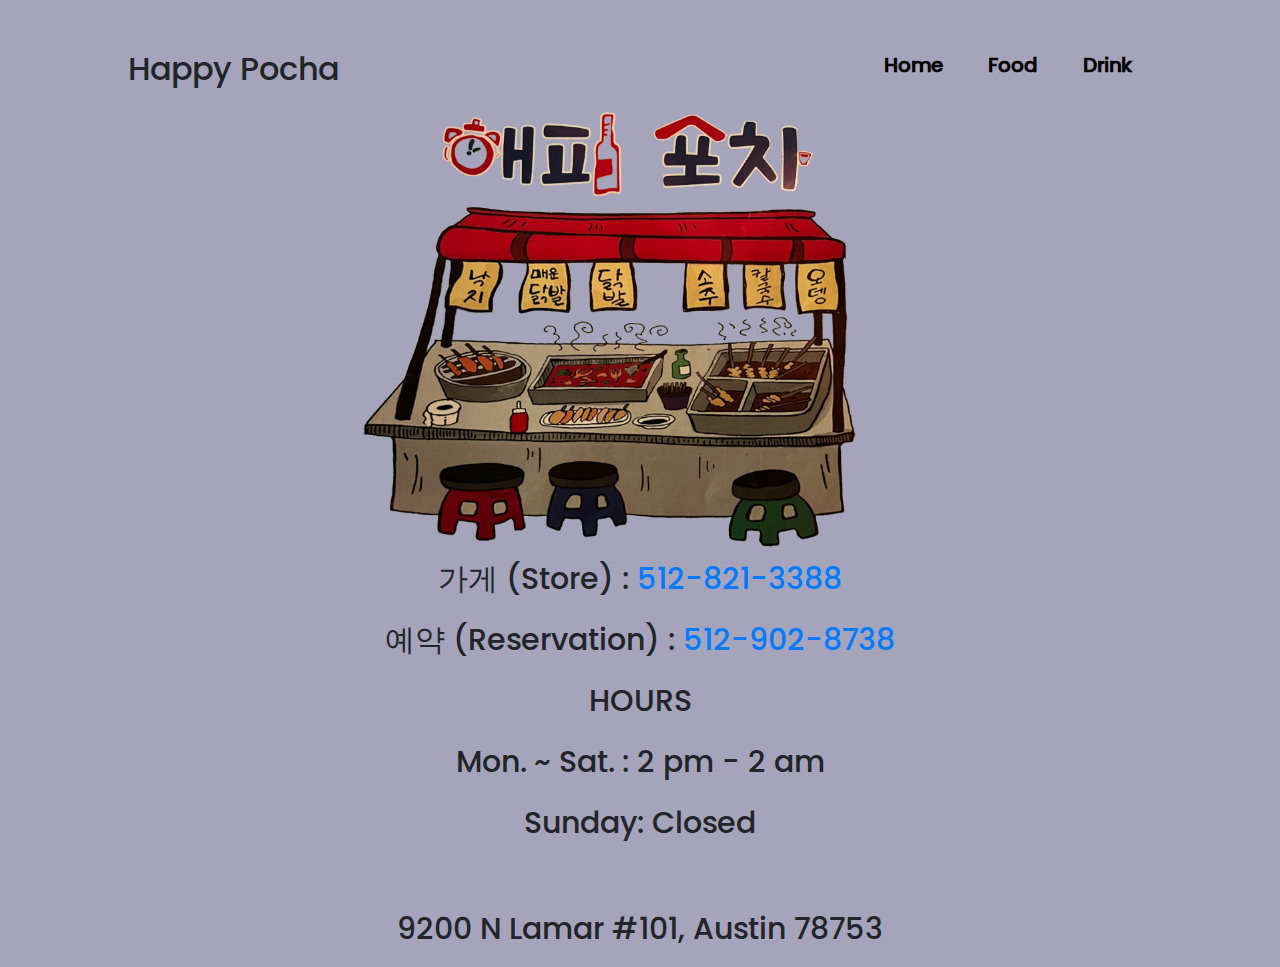
==== index.html @ 3b27d2e5 "devops time" ====
<!DOCTYPE html>
<html lang="en">
  <head>
    <!-- Required meta tags -->
    <meta charset="utf-8">
    <link rel="shortcut icon" href="static/happy.ico">
    <meta name="viewport" content="width=device-width, initial-scale=1, shrink-to-fit=no">
    <link rel="canonical" href="https://www.happypocha.com">
    <meta property="og:site_name" content="HAPPY POCHA">
    <meta property="og:title" content="HAPPY POCHA">
    <meta property="og:url" content="https://www.happypocha.com">
    <meta property="og:type" content="website">
    <meta property="og:description" content="Happy Pocha delivers authentic Korean pub fare that is sure to leave you smiling. 9200 N Lamar #101, Austin 78753">
    <meta property="og:image" content="http://static1.squarespace.com/static/5cdb2515fb22a5547c1b22df/t/5ce8062171c10b02626051b7/1558709795899/oseyo-cream-02-01.png?format=1500w">
    <meta property="og:image:width" content="1500">
    <meta property="og:image:height" content="402">
    <meta itemprop="name" content="HAPPY POCHA">
    <meta itemprop="url" content="https://www.happypocha.com">
    <meta itemprop="description" content="Happy Pocha delivers authentic Korean pub fare that is sure to leave you smiling. 9200 N Lamar #101, Austin 78753">
    <link rel="stylesheet" href="index.css">
    <!-- Bootstrap CSS -->
    <link rel="stylesheet" href="https://stackpath.bootstrapcdn.com/bootstrap/4.3.1/css/bootstrap.min.css" integrity="sha384-ggOyR0iXCbMQv3Xipma34MD+dH/1fQ784/j6cY/iJTQUOhcWr7x9JvoRxT2MZw1T" crossorigin="anonymous">

    <title>Happy Pocha Korean Pub</title>
  </head>

<body>    

<div class="top-nav">
  <nav class="happy-nav">
    <h2 class="logo">Happy&nbsp;<span>Pocha</span></h2>
    <a class = "nav-flex">
      <ul align="center">
        <li><a href="index.html">Home</a></li>
        <li><a href="food.html">Food</a></li>
        <li><a href="drink.html">Drink</a></li>
      </ul>
    </a>
  </nav>
</div>

<img class="happy-img" src="static/splash-desktop.png" alt="Pocha">
</img>

<div class="splash-about">
  <p align="center">가게 (Store) : <a href="tel:+15128213388">512-821-3388</a></p>
  <p align="center">예약 (Reservation) : <a href="tel:+15129028738">512-902-8738</a></p>
  <p align="center">HOURS</p>
  <p align="center">Mon. ~ Sat. : 2 pm - 2 am</p>
  <p align="center">Sunday: Closed</p><br>
  <p align="center">9200 N Lamar #101, Austin 78753</p>
</div>
</body>
</html>
---- index.css ----
@font-face {
     font-family: poppins-medium;
     src: url('static/Poppins-Medium.ttf');
}
 * {
     margin: 0;
     padding: 0;
     box-sizing: border-box;
     font-family: poppins-medium;
     background-color: #a6a4bb;
}

h1 {
  color: white;
  text-shadow: 0 0 3px black, 0 0 1px black;     
  text-align: center;
}


.happy-img {
     height: auto;
     width: 100%;
     background-size: cover;
     background-position: center;
     align:center;
}

.top-nav {
     font-size: 20px;
     height: auto;
}

.splash-about {
     font-size: 30px;
     height: auto;
     background-color: #a6a4bb;
}

.happy-nav {
     display: flex;
     align-items: center;
     justify-content: space-between;
     padding-top: 40px;
     padding-left: 10%;
     padding-right: 10%;
}

.nav-flex-row {
     display: flex;
     flex-direction: row;
     justify-content: center;
     position: absolute;
     z-index: 100;
     left: 0;
     width: 100%;
     height: 100px;
     padding: 0;
}

.nav-flex-row li {
     text-decoration: none;
     list-style-type: none;
     padding: 20px 15px;
}
.nav-flex-row li a {
     color: #ffffff;
     font-size: 1.5em;
     text-transform: uppercase;
}



h2 {
     font-color: black;
}
 nav a {
     color: black;
}
 nav ul li{
     flex-direction: row;
     text-decoration: none;
     display: inline-block;
     padding: 10px 20px;
}

 nav ul li a{
     color: black;
     text-decoration: none;
     font-weight: bold;
}
 nav ul li a:hover{
     color: #ca1544;
     transition: .3s;
}

.menu-sep {
  border: none;
  height: 3px;
  background-color: #aa0016;
  margin: 20px 0;
  margin-left: 100px;
  margin-right: 100px;
}

@media screen and (max-width: 768px) {
    nav {
        flex-direction: column;
        align-items: flex-start;
        padding: 10;
    }
    
    nav a {
        display: block;
        width: 100%;
        border-bottom: none;
    }
    
    nav a:hover {
        font-color: red;
    }
    .nav-flex {
        display: none;
        position: absolute;
        top: 50px;
        right: 0;
        background-color: #333;
        width: 100%;
    }
    .nav-flex a {
        display: block;
        padding: 10px;
        color: #fff;
        font-size: 18px;
        text-align: center;
        border-bottom: 1px solid #666;
    }
    .nav-flex a:hover {
        background-color: #555;
    }
    .splash-about {
         font-size: 20px;
         height: auto;\
     }
    .show {
        display: block;
    }
    .happy-img {
        height: auto;
        overflow: hidden;
        width: 150%;
        margin: 0 -25%;
/*        background-size: cover;*/
        background-position: center;
        align:center;
    }
}
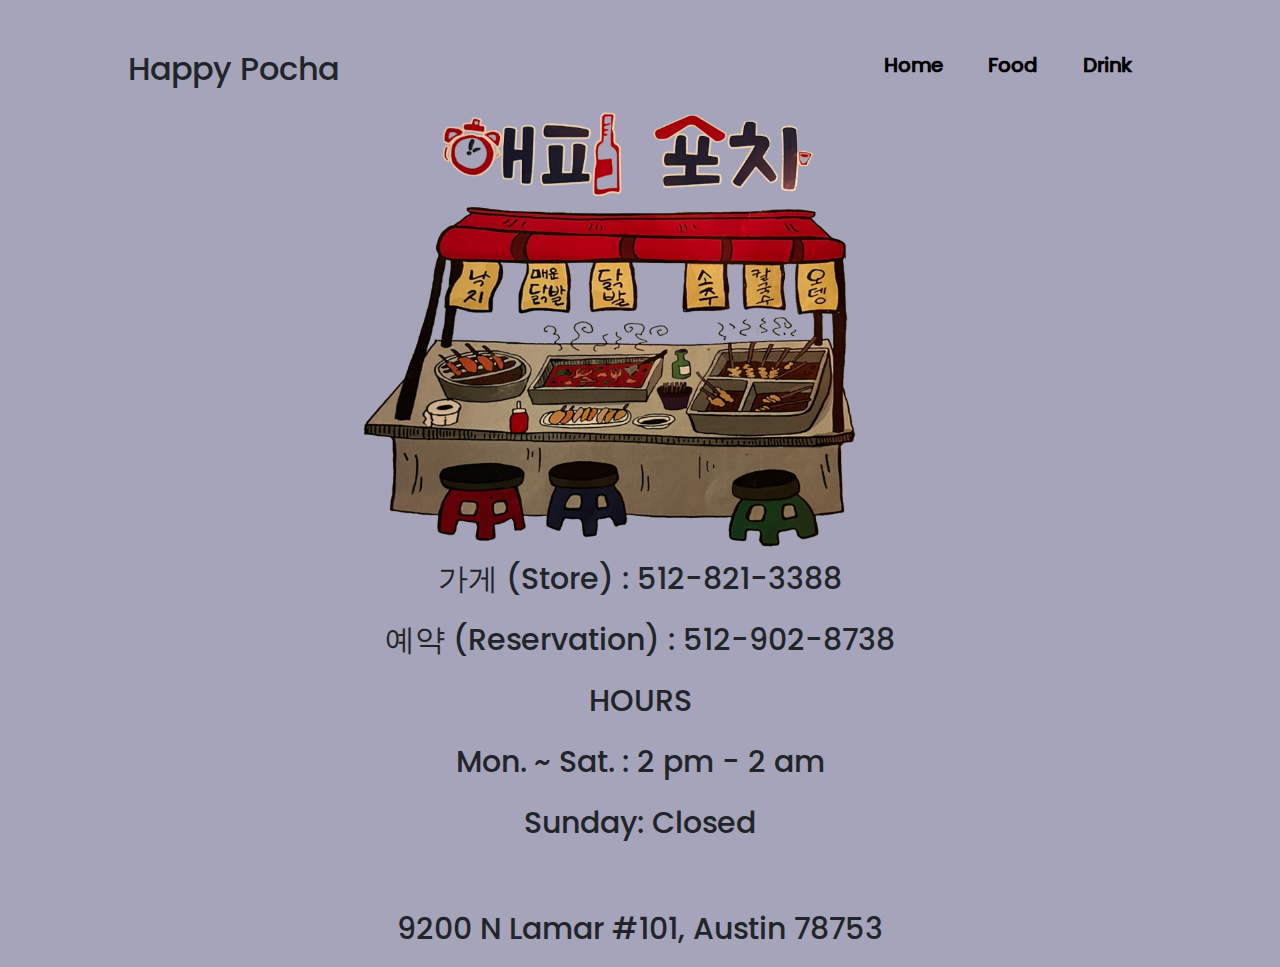
==== commit 72c1d40b: "fuck a blue link" ====
--- a/index.html
+++ b/index.html
@@ -11,16 +11,12 @@
     <meta property="og:url" content="https://www.happypocha.com">
     <meta property="og:type" content="website">
     <meta property="og:description" content="Happy Pocha delivers authentic Korean pub fare that is sure to leave you smiling. 9200 N Lamar #101, Austin 78753">
-    <meta property="og:image" content="http://static1.squarespace.com/static/5cdb2515fb22a5547c1b22df/t/5ce8062171c10b02626051b7/1558709795899/oseyo-cream-02-01.png?format=1500w">
-    <meta property="og:image:width" content="1500">
-    <meta property="og:image:height" content="402">
     <meta itemprop="name" content="HAPPY POCHA">
     <meta itemprop="url" content="https://www.happypocha.com">
     <meta itemprop="description" content="Happy Pocha delivers authentic Korean pub fare that is sure to leave you smiling. 9200 N Lamar #101, Austin 78753">
     <link rel="stylesheet" href="index.css">
     <!-- Bootstrap CSS -->
-    <link rel="stylesheet" href="https://stackpath.bootstrapcdn.com/bootstrap/4.3.1/css/bootstrap.min.css" integrity="sha384-ggOyR0iXCbMQv3Xipma34MD+dH/1fQ784/j6cY/iJTQUOhcWr7x9JvoRxT2MZw1T" crossorigin="anonymous">
-
+    <link rel="stylesheet" href="https://stackpath.bootstrapcdn.com/bootstrap/4.3.1/css/bootstrap.min.css" crossorigin="anonymous">
     <title>Happy Pocha Korean Pub</title>
   </head>
 
@@ -38,13 +34,12 @@
     </a>
   </nav>
 </div>
-
 <img class="happy-img" src="static/splash-desktop.png" alt="Pocha">
 </img>
 
 <div class="splash-about">
-  <p align="center">가게 (Store) : <a href="tel:+15128213388">512-821-3388</a></p>
-  <p align="center">예약 (Reservation) : <a href="tel:+15129028738">512-902-8738</a></p>
+  <p align="center">가게&nbsp;(Store)&nbsp;:&nbsp;<a class="number" href="tel:+15128213388">512-821-3388</a></p>
+  <p align="center">예약&nbsp;(Reservation)&nbsp;:&nbsp;<a class="number" href="tel:+15129028738">512-902-8738</a></p>
   <p align="center">HOURS</p>
   <p align="center">Mon. ~ Sat. : 2 pm - 2 am</p>
   <p align="center">Sunday: Closed</p><br>
--- a/index.css
+++ b/index.css
@@ -93,6 +93,10 @@
      transition: .3s;
 }
 
+.number {
+    text-decoration: none;
+    color: inherit;
+}
 .menu-sep {
   border: none;
   height: 3px;
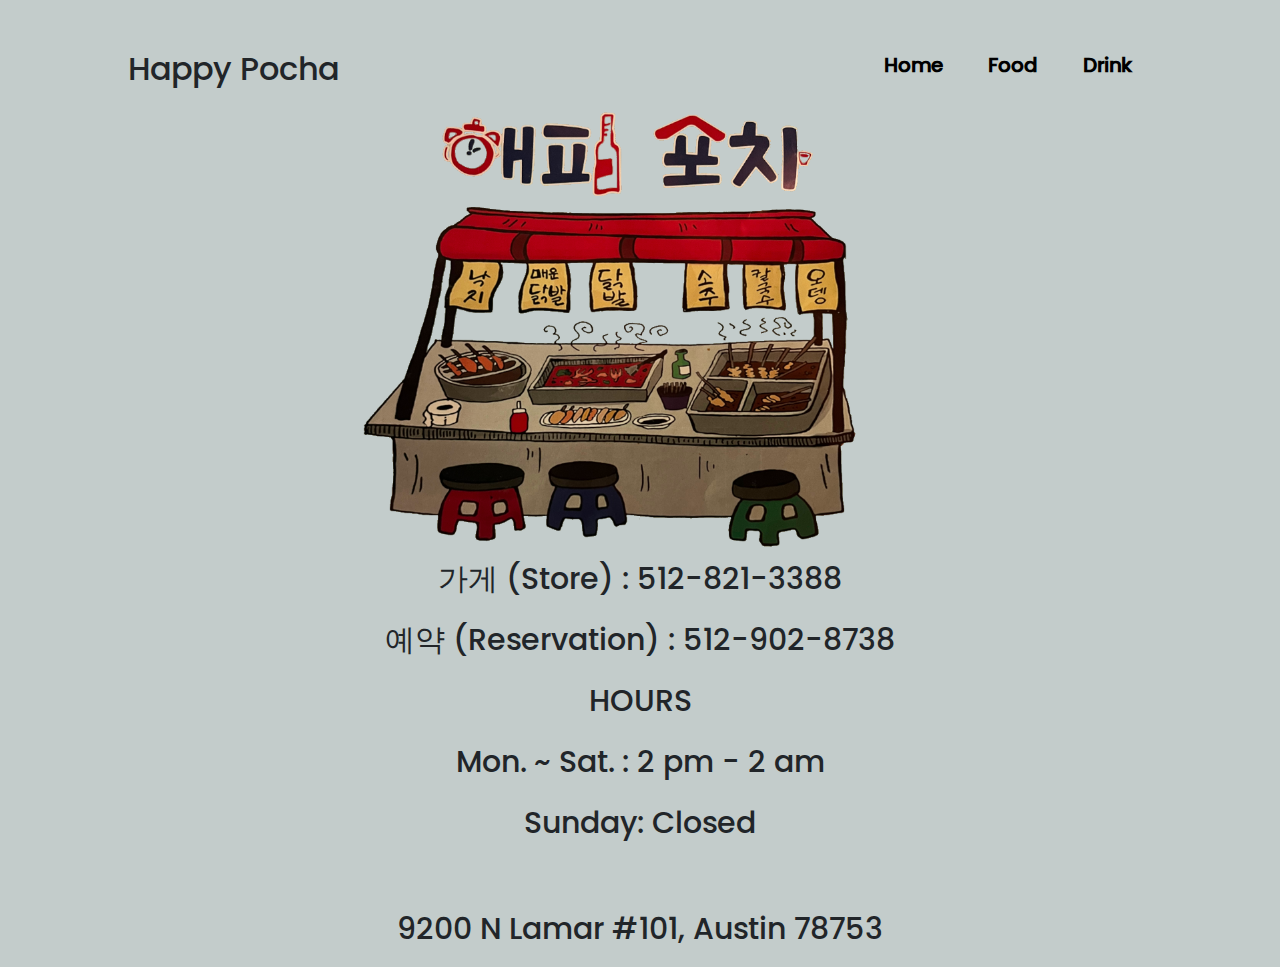
==== commit a96d740c: "almost broke it. css is finicky" ====
--- a/index.html
+++ b/index.html
@@ -24,7 +24,7 @@
 
 <div class="top-nav">
   <nav class="happy-nav">
-    <h2 class="logo">Happy&nbsp;<span>Pocha</span></h2>
+    <h2 >Happy&nbsp;<span>Pocha</span></h2>
     <a class = "nav-flex">
       <ul align="center">
         <li><a href="index.html">Home</a></li>
--- a/index.css
+++ b/index.css
@@ -7,7 +7,7 @@
      padding: 0;
      box-sizing: border-box;
      font-family: poppins-medium;
-     background-color: #a6a4bb;
+     background-color: #c3cccb;
 }
 
 h1 {
@@ -33,7 +33,7 @@
 .splash-about {
      font-size: 30px;
      height: auto;
-     background-color: #a6a4bb;
+     background-color: #c3cccb;
 }
 
 .happy-nav {
@@ -72,10 +72,13 @@
 
 h2 {
      font-color: black;
+     text-align: center;
 }
+
  nav a {
      color: black;
 }
+
  nav ul li{
      flex-direction: row;
      text-decoration: none;
@@ -97,6 +100,8 @@
     text-decoration: none;
     color: inherit;
 }
+
+
 .menu-sep {
   border: none;
   height: 3px;
@@ -143,7 +148,7 @@
     }
     .splash-about {
          font-size: 20px;
-         height: auto;\
+         height: auto;
      }
     .show {
         display: block;
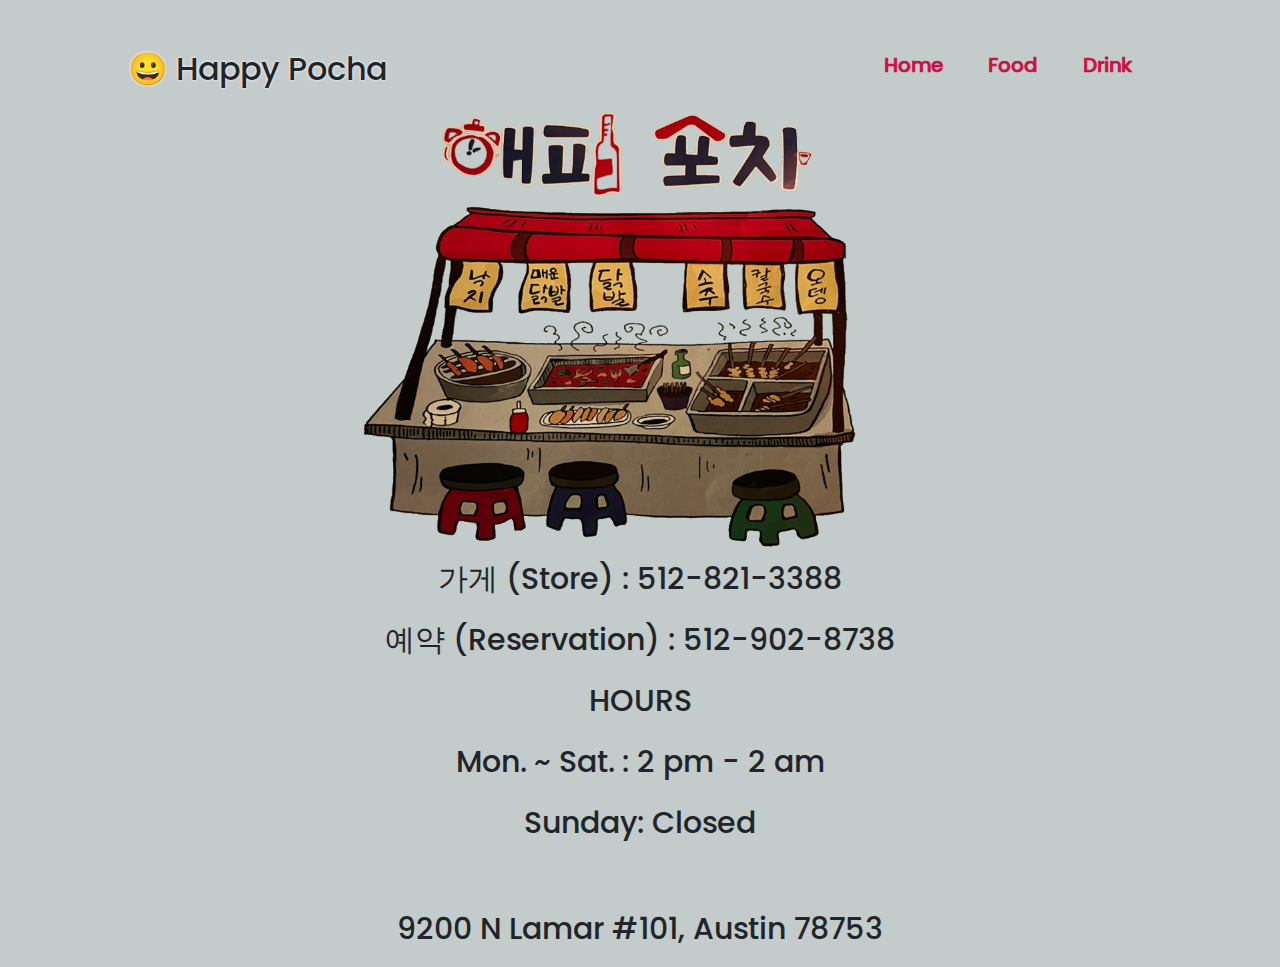
==== commit eba1cab5: "Hello Friday" ====
--- a/index.html
+++ b/index.html
@@ -24,9 +24,9 @@
 
 <div class="top-nav">
   <nav class="happy-nav">
-    <h2 >Happy&nbsp;<span>Pocha</span></h2>
+    <h2>😀&nbsp;Happy&nbsp;<span>Pocha</span></h2>
     <a class = "nav-flex">
-      <ul align="center">
+      <ul>
         <li><a href="index.html">Home</a></li>
         <li><a href="food.html">Food</a></li>
         <li><a href="drink.html">Drink</a></li>
--- a/index.css
+++ b/index.css
@@ -9,13 +9,6 @@
      font-family: poppins-medium;
      background-color: #c3cccb;
 }
-
-h1 {
-  color: white;
-  text-shadow: 0 0 3px black, 0 0 1px black;     
-  text-align: center;
-}
-
 
 .happy-img {
      height: auto;
@@ -62,37 +55,44 @@
      list-style-type: none;
      padding: 20px 15px;
 }
+
 .nav-flex-row li a {
      color: #ffffff;
      font-size: 1.5em;
      text-transform: uppercase;
 }
 
-
+h1 {
+  color: white;
+  text-shadow: 0 0 3px black, 0 0 1px black;     
+  text-align: center;
+}
 
 h2 {
-     font-color: black;
-     text-align: center;
+    font-color: black;
+    text-align: center;
+    text-shadow: 0 0 3px white, 0 0 1px white;     
 }
 
- nav a {
+nav a {
      color: black;
 }
 
- nav ul li{
+nav ul li{
      flex-direction: row;
      text-decoration: none;
      display: inline-block;
      padding: 10px 20px;
 }
 
- nav ul li a{
-     color: black;
+nav ul li a{
+     color: #ca1544;
      text-decoration: none;
      font-weight: bold;
 }
- nav ul li a:hover{
-     color: #ca1544;
+
+nav ul li a:hover{
+     color: white;
      transition: .3s;
 }
 
@@ -100,7 +100,6 @@
     text-decoration: none;
     color: inherit;
 }
-
 
 .menu-sep {
   border: none;
@@ -123,10 +122,11 @@
         width: 100%;
         border-bottom: none;
     }
-    
+
     nav a:hover {
         font-color: red;
     }
+
     .nav-flex {
         display: none;
         position: absolute;
@@ -135,6 +135,7 @@
         background-color: #333;
         width: 100%;
     }
+
     .nav-flex a {
         display: block;
         padding: 10px;
@@ -143,22 +144,25 @@
         text-align: center;
         border-bottom: 1px solid #666;
     }
+
     .nav-flex a:hover {
         background-color: #555;
     }
+
     .splash-about {
          font-size: 20px;
          height: auto;
      }
+
     .show {
         display: block;
     }
+
     .happy-img {
         height: auto;
         overflow: hidden;
         width: 150%;
         margin: 0 -25%;
-/*        background-size: cover;*/
         background-position: center;
         align:center;
     }
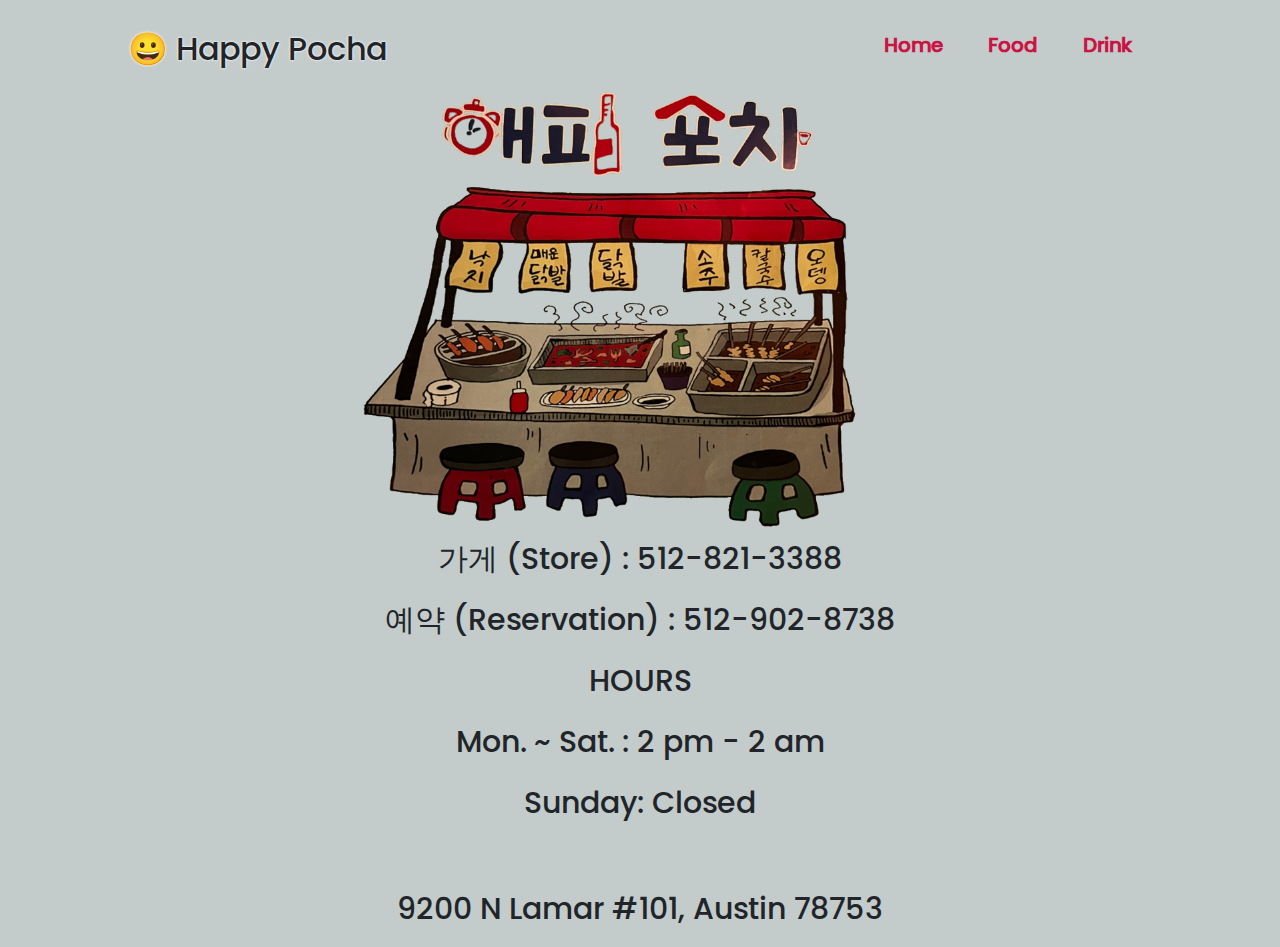
==== commit 1f8ae843: "playing with it" ====
--- a/index.html
+++ b/index.html
@@ -34,9 +34,10 @@
     </a>
   </nav>
 </div>
-<img class="happy-img" src="static/splash-desktop.png" alt="Pocha">
-</img>
-
+<div class="happy-img-container">
+  <img class="happy-img" src="static/splash-desktop.png" alt="Pocha">
+  </img>
+</div>
 <div class="splash-about">
   <p align="center">가게&nbsp;(Store)&nbsp;:&nbsp;<a class="number" href="tel:+15128213388">512-821-3388</a></p>
   <p align="center">예약&nbsp;(Reservation)&nbsp;:&nbsp;<a class="number" href="tel:+15129028738">512-902-8738</a></p>
--- a/index.css
+++ b/index.css
@@ -10,8 +10,10 @@
      background-color: #c3cccb;
 }
 
+.happy-img-container{
+    height: auto;
+}
 .happy-img {
-     height: auto;
      width: 100%;
      background-size: cover;
      background-position: center;
@@ -24,42 +26,18 @@
 }
 
 .splash-about {
-     font-size: 30px;
-     height: auto;
-     background-color: #c3cccb;
+    font-size: 30px;
+    height: auto;
+    background-color: #c3cccb;
 }
 
 .happy-nav {
-     display: flex;
-     align-items: center;
-     justify-content: space-between;
-     padding-top: 40px;
-     padding-left: 10%;
-     padding-right: 10%;
-}
-
-.nav-flex-row {
-     display: flex;
-     flex-direction: row;
-     justify-content: center;
-     position: absolute;
-     z-index: 100;
-     left: 0;
-     width: 100%;
-     height: 100px;
-     padding: 0;
-}
-
-.nav-flex-row li {
-     text-decoration: none;
-     list-style-type: none;
-     padding: 20px 15px;
-}
-
-.nav-flex-row li a {
-     color: #ffffff;
-     font-size: 1.5em;
-     text-transform: uppercase;
+ display: flex;
+ align-items: center;
+ justify-content: space-between;
+ padding-top: 20px;
+ padding-left: 10%;
+ padding-right: 10%;
 }
 
 h1 {
@@ -78,11 +56,16 @@
      color: black;
 }
 
+ul {
+    text-align: center;
+    white-space:nowrap
+}
+
 nav ul li{
-     flex-direction: row;
-     text-decoration: none;
-     display: inline-block;
-     padding: 10px 20px;
+    flex-direction: row;
+    text-decoration: none;
+    display: inline-block;
+    padding: 10px 20px;
 }
 
 nav ul li a{
@@ -101,56 +84,29 @@
     color: inherit;
 }
 
+/*food and drink*/
 .menu-sep {
   border: none;
   height: 3px;
   background-color: #aa0016;
   margin: 20px 0;
-  margin-left: 100px;
-  margin-right: 100px;
+  margin-left: 50px;
+  margin-right: 50px;
 }
 
-@media screen and (max-width: 768px) {
+@media screen and (max-width: 650px) {
     nav {
         flex-direction: column;
         align-items: flex-start;
         padding: 10;
     }
     
-    nav a {
-        display: block;
-        width: 100%;
-        border-bottom: none;
-    }
-
-    nav a:hover {
-        font-color: red;
-    }
-
-    .nav-flex {
-        display: none;
-        position: absolute;
-        top: 50px;
-        right: 0;
-        background-color: #333;
-        width: 100%;
-    }
-
-    .nav-flex a {
-        display: block;
-        padding: 10px;
-        color: #fff;
-        font-size: 18px;
-        text-align: center;
-        border-bottom: 1px solid #666;
-    }
-
-    .nav-flex a:hover {
-        background-color: #555;
+    nav ul li a{
+      font-size: 15px;
     }
 
     .splash-about {
-         font-size: 20px;
+         font-size: 15px;
          height: auto;
      }
 
@@ -166,4 +122,16 @@
         background-position: center;
         align:center;
     }
+
+    .title {
+        font-size: 30px;
+    }
+
+    .subtitle {
+        font-size: 20px;
+    }
+    
+    .menu-sep {
+        height: 2px;
+    }
 }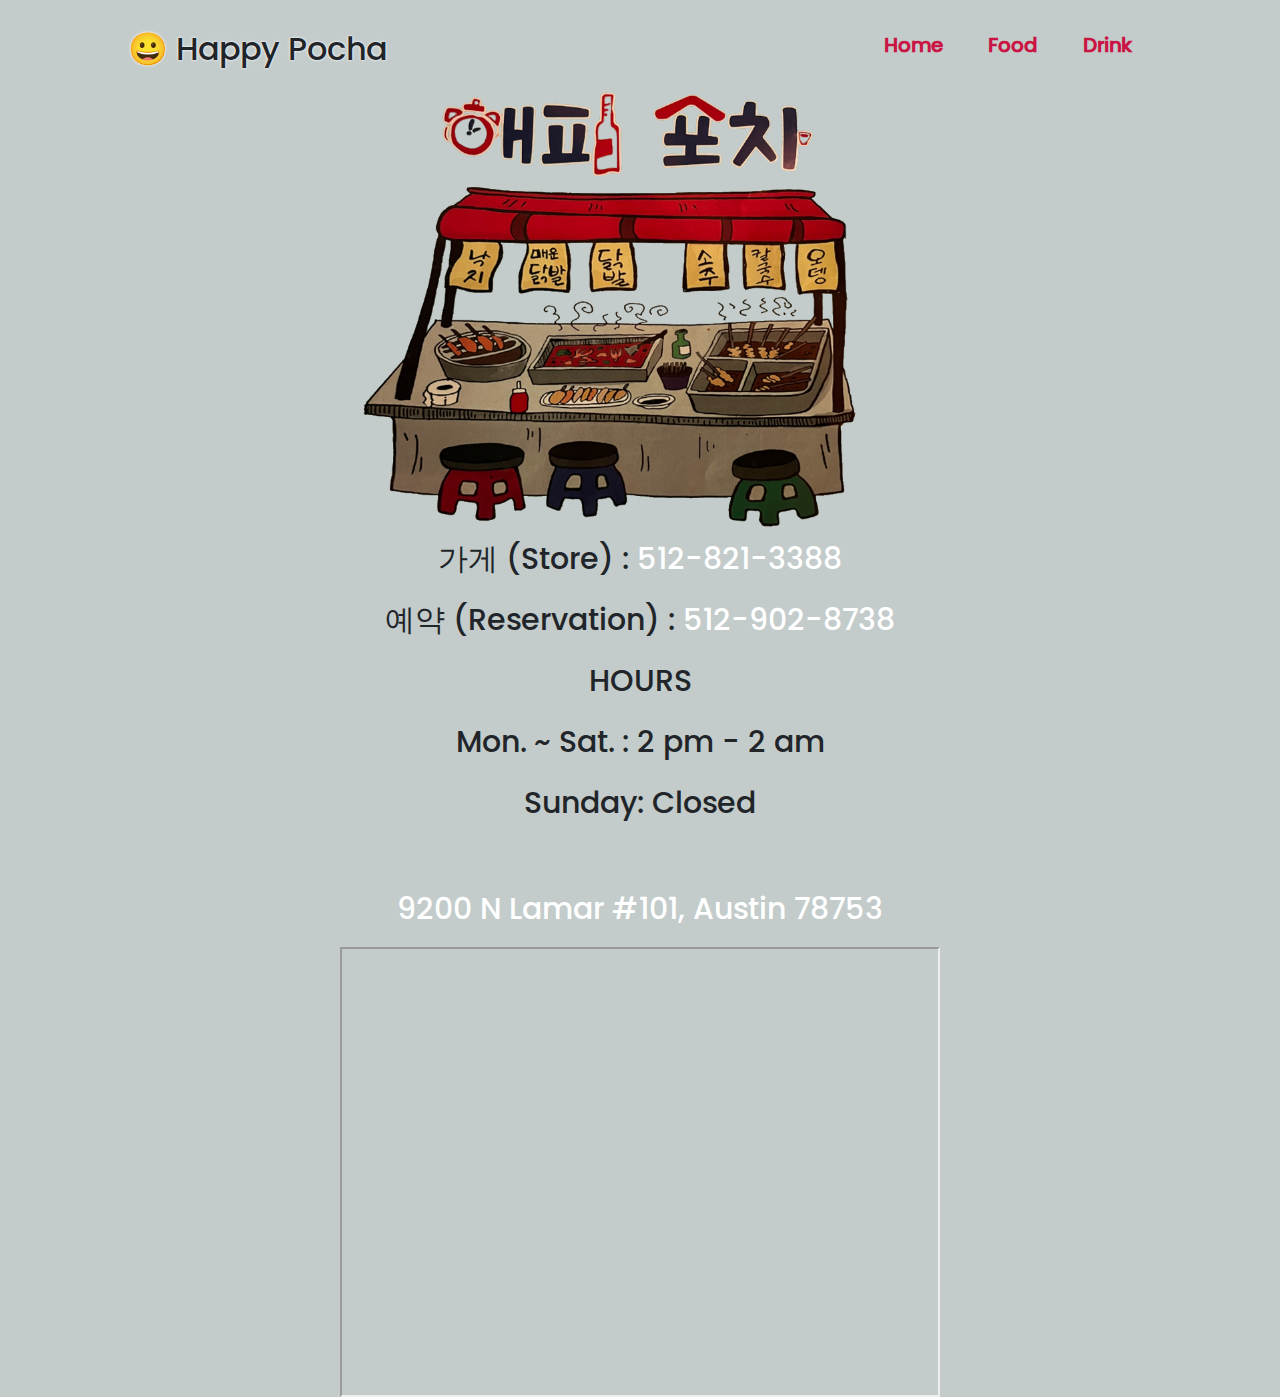
==== commit a75c9013: "almost done tbh" ====
--- a/index.html
+++ b/index.html
@@ -44,7 +44,13 @@
   <p align="center">HOURS</p>
   <p align="center">Mon. ~ Sat. : 2 pm - 2 am</p>
   <p align="center">Sunday: Closed</p><br>
-  <p align="center">9200 N Lamar #101, Austin 78753</p>
+  <p align="center"><a class="number" href="https://goo.gl/maps/qUUpuBGAzmF39JSp8">9200 N Lamar #101, Austin 78753</a></p>
+  <div class="footer">
+  <iframe width="600" height="450" loading="lazy" allowfullscreen
+src="https://www.google.com/maps/embed/v1/place?q=place_id:ChIJGbwhTGzLRIYRSIgBWaP5H-Q&key=AIzaSyBYWxCT28cBpzP2ngdYfH8SNospix73oaU"></iframe>
+<div>
+  <div>
 </div>
+
 </body>
 </html> --- a/index.css
+++ b/index.css
@@ -81,7 +81,7 @@
 
 .number {
     text-decoration: none;
-    color: inherit;
+    color: white;
 }
 
 /*food and drink*/
@@ -94,6 +94,16 @@
   margin-right: 50px;
 }
 
+.footer {
+    display: flex;
+    justify-content: center;
+}
+
+.iframe {
+    width: 600;
+    height: 450;
+    border: 0;
+}
 @media screen and (max-width: 650px) {
     nav {
         flex-direction: column;
@@ -134,4 +144,8 @@
     .menu-sep {
         height: 2px;
     }
+    .iframe {
+        max-width: 100%;
+        height: 112;
+    }
 }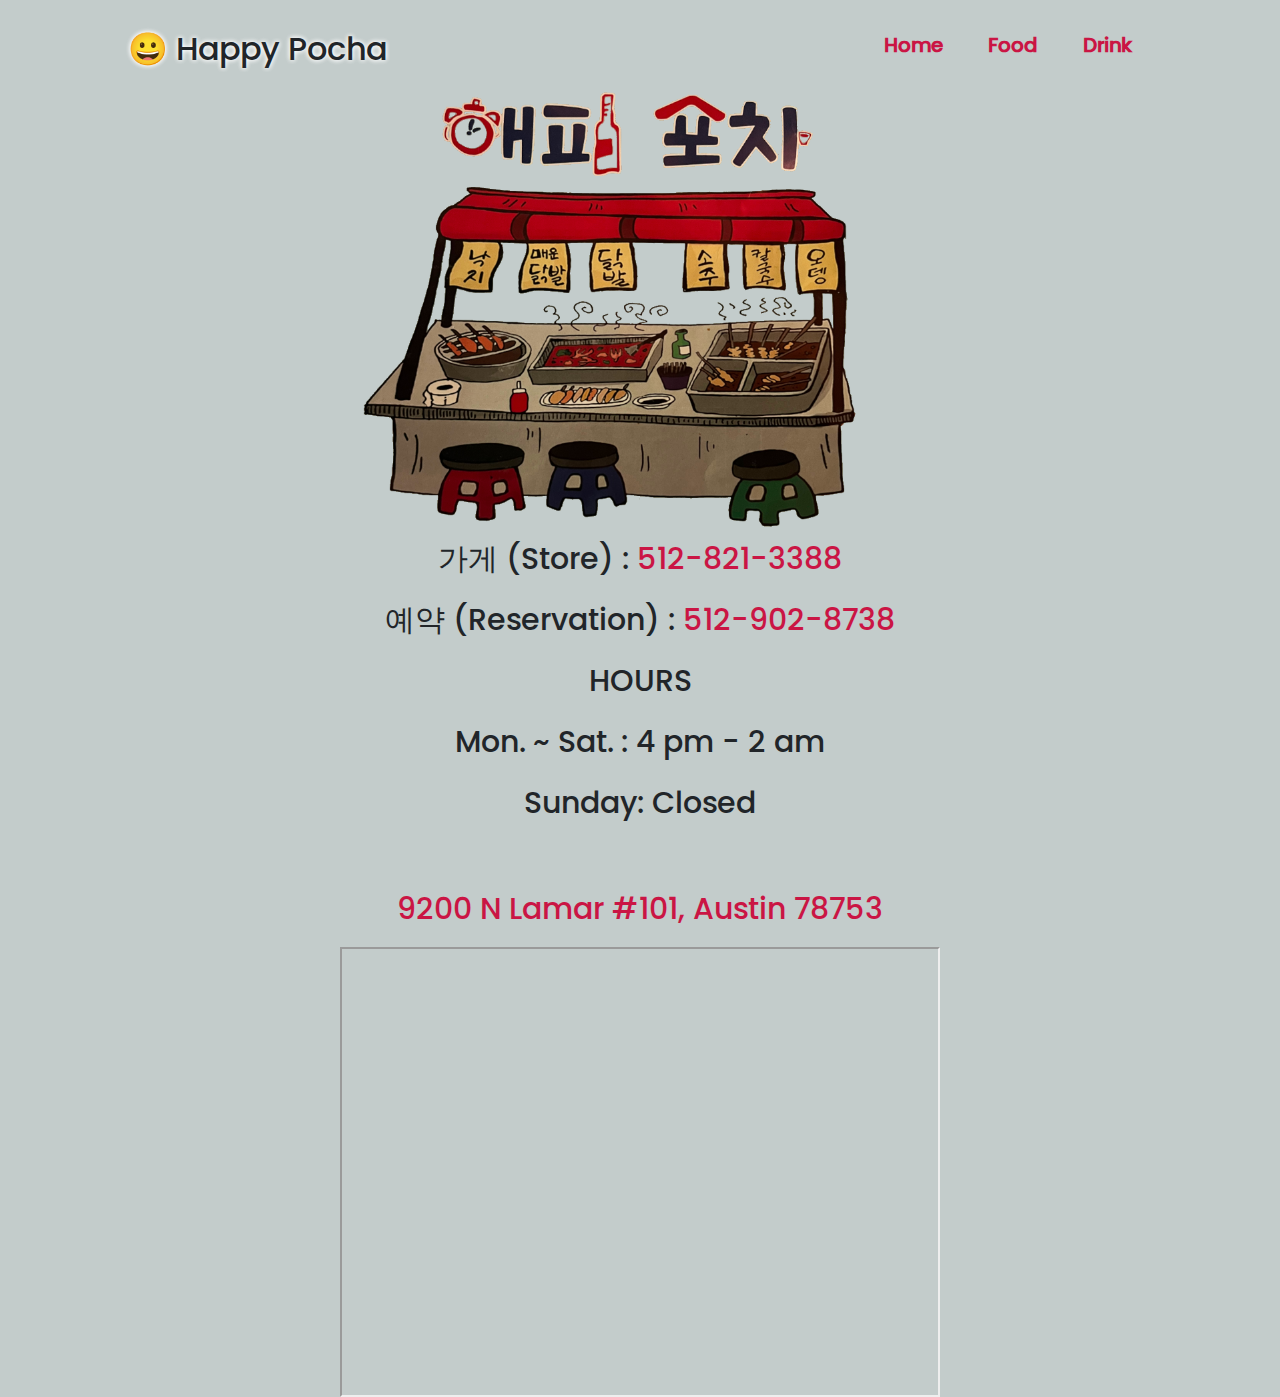
==== commit 97ac4aa1: "Ready to Rock" ====
--- a/index.html
+++ b/index.html
@@ -42,7 +42,7 @@
   <p align="center">가게&nbsp;(Store)&nbsp;:&nbsp;<a class="number" href="tel:+15128213388">512-821-3388</a></p>
   <p align="center">예약&nbsp;(Reservation)&nbsp;:&nbsp;<a class="number" href="tel:+15129028738">512-902-8738</a></p>
   <p align="center">HOURS</p>
-  <p align="center">Mon. ~ Sat. : 2 pm - 2 am</p>
+  <p align="center">Mon. ~ Sat. : 4 pm - 2 am</p>
   <p align="center">Sunday: Closed</p><br>
   <p align="center"><a class="number" href="https://goo.gl/maps/qUUpuBGAzmF39JSp8">9200 N Lamar #101, Austin 78753</a></p>
   <div class="footer">
--- a/index.css
+++ b/index.css
@@ -10,9 +10,36 @@
      background-color: #c3cccb;
 }
 
+.container {
+  display: flex;
+  flex-wrap: wrap;
+  justify-content: space-between;
+  padding: 0 20px; /* set padding to 20px left and right */
+}
+
+.row {
+  display: flex;
+  flex-wrap: wrap;
+  width: 100%;
+  margin-bottom: 0px;
+}
+
+.col {
+  flex-basis: calc(100% / 3);
+  padding: 10px;
+  text-align: left;  /*Menu alignment*/
+}
+
+.col-bookend {
+  flex-basis: calc(100% / 3);
+  padding: 20px;
+  text-align: center;  /*Menu alignment*/
+}
+
 .happy-img-container{
     height: auto;
 }
+
 .happy-img {
      width: 100%;
      background-size: cover;
@@ -40,16 +67,25 @@
  padding-right: 10%;
 }
 
+/*description*/
+.yummy {
+  font-style: italic;
+  font-size: 15px;
+  font-weight: thin;
+  color: #888888;
+}
+
+
 h1 {
   color: white;
-  text-shadow: 0 0 3px black, 0 0 1px black;     
+  text-shadow: 0 0 6px black, 0 0 1px black;     
   text-align: center;
 }
 
 h2 {
     font-color: black;
     text-align: center;
-    text-shadow: 0 0 3px white, 0 0 1px white;     
+    text-shadow: 0 0 5px white, 0 0 5px white;     
 }
 
 nav a {
@@ -79,9 +115,12 @@
      transition: .3s;
 }
 
+.subtitle {
+    color: #ca1544;
+}
 .number {
     text-decoration: none;
-    color: white;
+    color: #ca1544;
 }
 
 /*food and drink*/
@@ -94,16 +133,40 @@
   margin-right: 50px;
 }
 
+/*food and drink*/
+.menu-sep-mobile {
+  border: none;
+  height: 3px;
+  margin: 20px 0;
+  margin-left: 50px;
+  margin-right: 50px;
+}
+.alcohol-columns {
+  column-count: 3;
+  column-gap: 20px;
+  padding: 0 30px; 
+  break-inside: avoid; 
+}
+
+.dessert-columns {
+  column-count: 4;
+  column-gap: 20px;
+  padding: 0 30px; 
+}
+
+.drink-menu {
+  list-style-type: none; /* Remove bullets */
+  padding: 0; /* Remove padding */
+  margin: 0; /* Remove margins */
+  break-inside: avoid-column;
+  text-align: left;
+}
+
 .footer {
     display: flex;
     justify-content: center;
 }
 
-.iframe {
-    width: 600;
-    height: 450;
-    border: 0;
-}
 @media screen and (max-width: 650px) {
     nav {
         flex-direction: column;
@@ -148,4 +211,25 @@
         max-width: 100%;
         height: 112;
     }
+
+    .row {
+        flex-wrap: nowrap;
+        flex-direction: column;
+    }
+    .col {
+        flex-basis: calc(50% - 50px);
+    }
+    .dessert-columns {
+        column-count: 1;
+    }
+    .alcohol-columns {
+        column-count: 1;
+    }
+    .drink-menu {
+        text-align: center;
+    }
+
+    .menu-sep-mobile, .menu-sep {
+        visibility: hidden;
+    }
 }